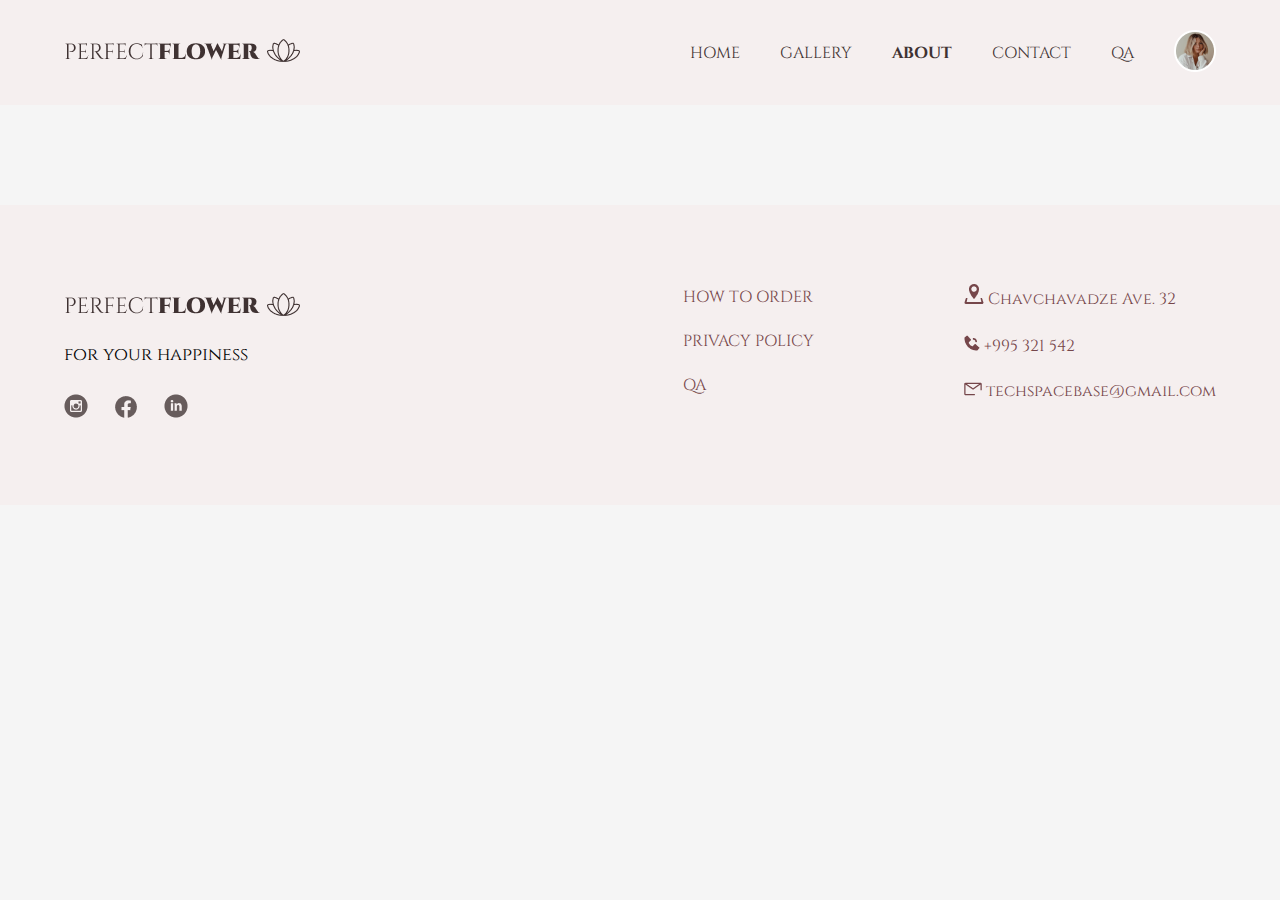
==== static/pages/about.html @ e3f50fbc "create header, home and footer" ====
<!DOCTYPE html>
<html lang="en">
  <head>
    <meta charset="UTF-8" />
    <meta name="viewport" content="width=device-width, initial-scale=1.0" />
    <title>about page</title>
    <link rel="stylesheet" href="../style/reset.css" />
    <link rel="stylesheet" href="../style/style.css" />
  </head>
  <body>
    <header>
      <div class="container">
        <div class="inner-header">
          <div class="logo">
            <a href="../../index.html">
              <img src="../images/LOGO.png" alt="logo" />
            </a>
          </div>
          <nav>
            <ul>
              <li>
                <a href="../../index.html">HOME</a>
              </li>
              <li>
                <a href="./gallery.html">GALLERY</a>
              </li>
              <li class="active">
                <a href="./about.html">ABOUT</a>
              </li>
              <li>
                <a href="./contact.html">CONTACT</a>
              </li>
              <li>
                <a href="./qa.html">QA</a>
              </li>
            </ul>
          </nav>
          <div class="user-profile">
            <a href="#">
              <img src="../images/profile.png" alt="user-profile" />
            </a>
          </div>
        </div>
      </div>
    </header>
    <main></main>

    <footer>
      <div class="flex container footer-box">
        <div class="logo-specials">
          <a href="../../index.html">
            <img src="../images/LOGO.png" alt="logo" />
          </a>
          <p>for your happiness</p>
          <div class="socials">
            <a href="#">
              <img src="../images/Vector (3).png" alt="instagram" />
            </a>
            <a href="#">
              <img src="../images/ci_facebook.png" alt="facebook" />
            </a>
            <a href="#">
              <img
                src="../images/entypo-social_linkedin-with-circle.png"
                alt="linkdin" />
            </a>
          </div>
        </div>
        <div class="footer-li">
          <ul>
            <li>
              <a href="#">HOW TO ORDER</a>
            </li>
            <li>
              <a href="#">PRIVACY POLICY</a>
            </li>
            <li>
              <a href="./qa.html">QA</a>
            </li>
          </ul>
          <div class="location">
            <ul>
              <li>
                <a href="#">
                  <img src="../images/Vector.png" alt="location" />
                  Chavchavadze Ave. 32
                </a>
              </li>
              <li>
                <a href="#">
                  <img src="../images/Vector (1).png" alt="phone" />
                  +995 321 542
                </a>
              </li>
              <li>
                <a href="#">
                  <img src="../images/Vector (2).png" alt="email" />
                  techspacebase@gmail.com
                </a>
              </li>
            </ul>
          </div>
        </div>
      </div>
    </footer>
  </body>
</html>
---- static/style/style.css ----
@import url("https://fonts.googleapis.com/css2?family=Cinzel:wght@400..900&family=Open+Sans:ital,wght@0,300..800;1,300..800&display=swap");

body {
  background-color: #f5f5f5;
  font-family: "Cinzel", serif;
}

.container {
  max-width: 1240px;
  width: 90%;
  margin: 0 auto;
}

.flex {
  display: flex;
  justify-content: space-between;
  align-items: center;
}

/* header styles */
header {
  padding: 30px 0;
  background-color: #f5efef;
}

.inner-header {
  display: flex;
  align-items: center;
}

nav {
  display: flex;
  justify-content: flex-end;
  flex-grow: 1;
}

nav ul {
  display: flex;
}

nav ul li {
  margin-right: 40px;
}

nav ul li a {
  font-size: 16px;
  color: #3f3232;
  text-decoration: none;
}

.active {
  font-weight: bold;
}

/* main page for home  */

.specials-box {
  margin-top: 200px;
}

h1 {
  margin-bottom: 50px;
  font-size: 18px;
}

.box {
  width: 24%;
  padding: 15px;
  border: 1px solid #75464ab2;
  border-radius: 10px;
}

.box h3 {
  font-size: 20px;
  margin-top: 10px;
}

span {
  font-size: 24px;
  float: right;
}

.item-price {
  color: green;
}

.box button {
  cursor: pointer;
  padding: 10px 15px;
  border: none;
  color: #fff;
  background-color: #3f3232;
  font-size: 15px;
  margin: 0 auto;
  display: flex;
  margin-top: 10px;
}

/* footer styles */

footer {
  background-color: #f5efef;
}

.footer-box {
  height: 300px;
  margin-top: 100px;
}

.socials {
  display: flex;
  gap: 25px;
}

.logo-specials p {
  font-size: 18px;
  margin: 20px 0 30px 0;
}

.footer-li {
  display: flex;
  align-items: center;
  gap: 150px;
}

.footer-li ul li a {
  font-size: 16px;
  color: #75464a;
  text-decoration: none;
}

.footer-li ul li {
  margin-bottom: 28px;
}
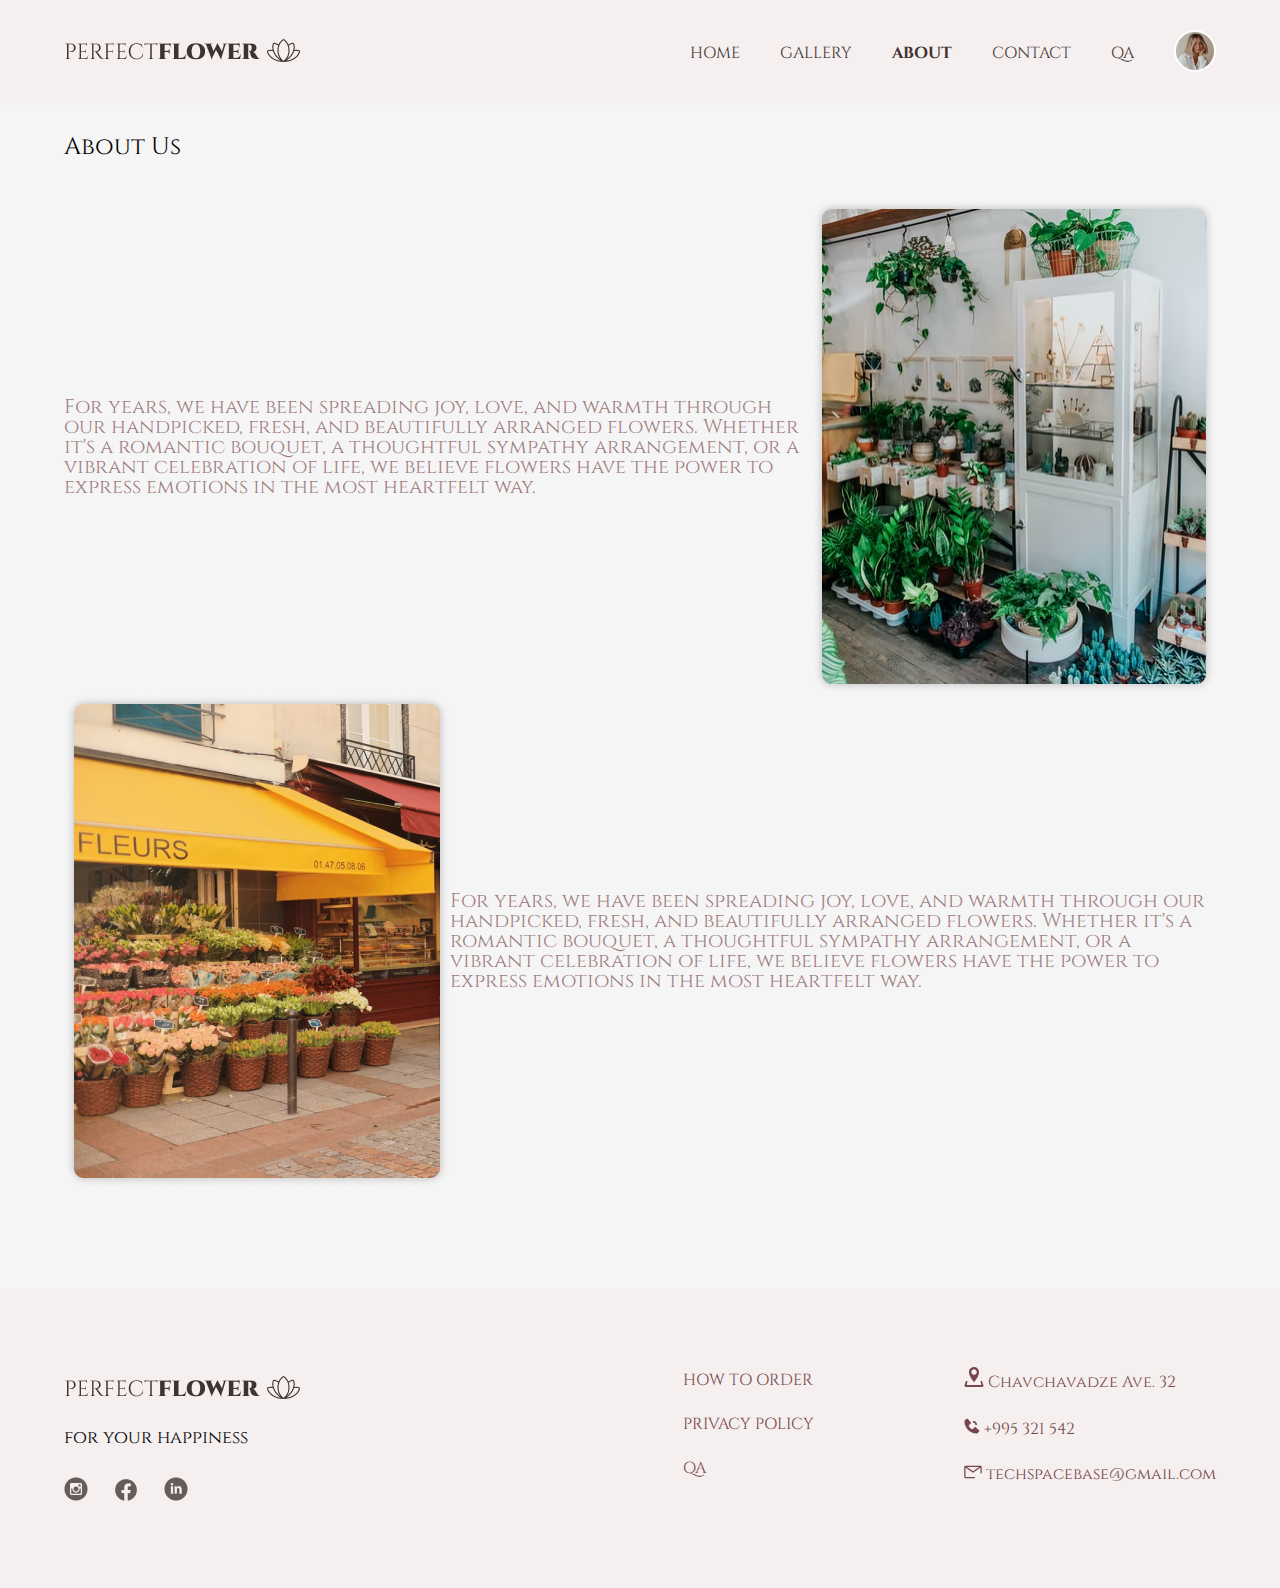
==== commit 7d302312: "add" ====
--- a/static/pages/about.html
+++ b/static/pages/about.html
@@ -43,7 +43,36 @@
         </div>
       </div>
     </header>
-    <main></main>
+    <main>
+      <div class="container about-page">
+        <h2>About Us</h2>
+        <div class="about-box">
+          <div class="flex">
+            <p class="text-sizes">
+              For years, we have been spreading joy, love, and warmth through
+              our handpicked, fresh, and beautifully arranged flowers. Whether
+              it's a romantic bouquet, a thoughtful sympathy arrangement, or a
+              vibrant celebration of life, we believe flowers have the power to
+              express emotions in the most heartfelt way.
+            </p>
+            <img src="../images/image 30.png" alt="flowers" />
+          </div>
+          <div class="flex">
+            <img
+              class="text-sizes"
+              src="../images/image 31.png"
+              alt="flowers" />
+            <p>
+              For years, we have been spreading joy, love, and warmth through
+              our handpicked, fresh, and beautifully arranged flowers. Whether
+              it's a romantic bouquet, a thoughtful sympathy arrangement, or a
+              vibrant celebration of life, we believe flowers have the power to
+              express emotions in the most heartfelt way.
+            </p>
+          </div>
+        </div>
+      </div>
+    </main>
 
     <footer>
       <div class="flex container footer-box">
--- a/static/style/style.css
+++ b/static/style/style.css
@@ -96,6 +96,86 @@
   margin-top: 10px;
 }
 
+/* Gallery page */
+.gallery h2 {
+  font-size: 18px;
+  margin-top: 150px;
+  margin-bottom: 50px;
+}
+
+.gallery-imgs {
+  display: grid;
+  grid-template-columns: repeat(3, 1fr);
+  grid-template-rows: repeat(3, auto);
+  gap: 20px;
+  align-items: center;
+  justify-content: center;
+}
+
+.gallery-item {
+  padding: 10px;
+}
+
+.gallery-imgs img {
+  transition: 300ms;
+}
+
+.gallery-imgs img:hover {
+  transform: scale(1.1);
+}
+
+/* qa page  */
+.qa-page h2 {
+  font-size: 18px;
+  line-height: 24px;
+  margin-top: 50px;
+  margin-bottom: 30px;
+}
+
+.qa-page h3 {
+  font-size: 25px;
+  color: #000000;
+  margin-bottom: 30px;
+  margin-top: 10px;
+}
+
+.qa-page p {
+  font-size: 18px;
+  color: #1e1c1c;
+  margin-top: 50px;
+  padding: 10px;
+  margin-bottom: 50px;
+  border-bottom: 1px solid #75464ab2;
+}
+
+/* abut us page */
+.about-page h2 {
+  font-size: 24px;
+  margin-top: 30px;
+  margin-bottom: 40px;
+}
+.about-page p {
+  font-size: 20px;
+  color: #75464ab2;
+}
+
+/* contact page */
+.title {
+  font-size: 22px;
+  margin-top: 30px;
+  margin-bottom: 40px;
+}
+
+.contact-info {
+  text-align: center;
+}
+
+.contact-info h3 {
+  font-size: 20px;
+  color: #000000;
+  margin-bottom: 15px;
+}
+
 /* footer styles */
 
 footer {
